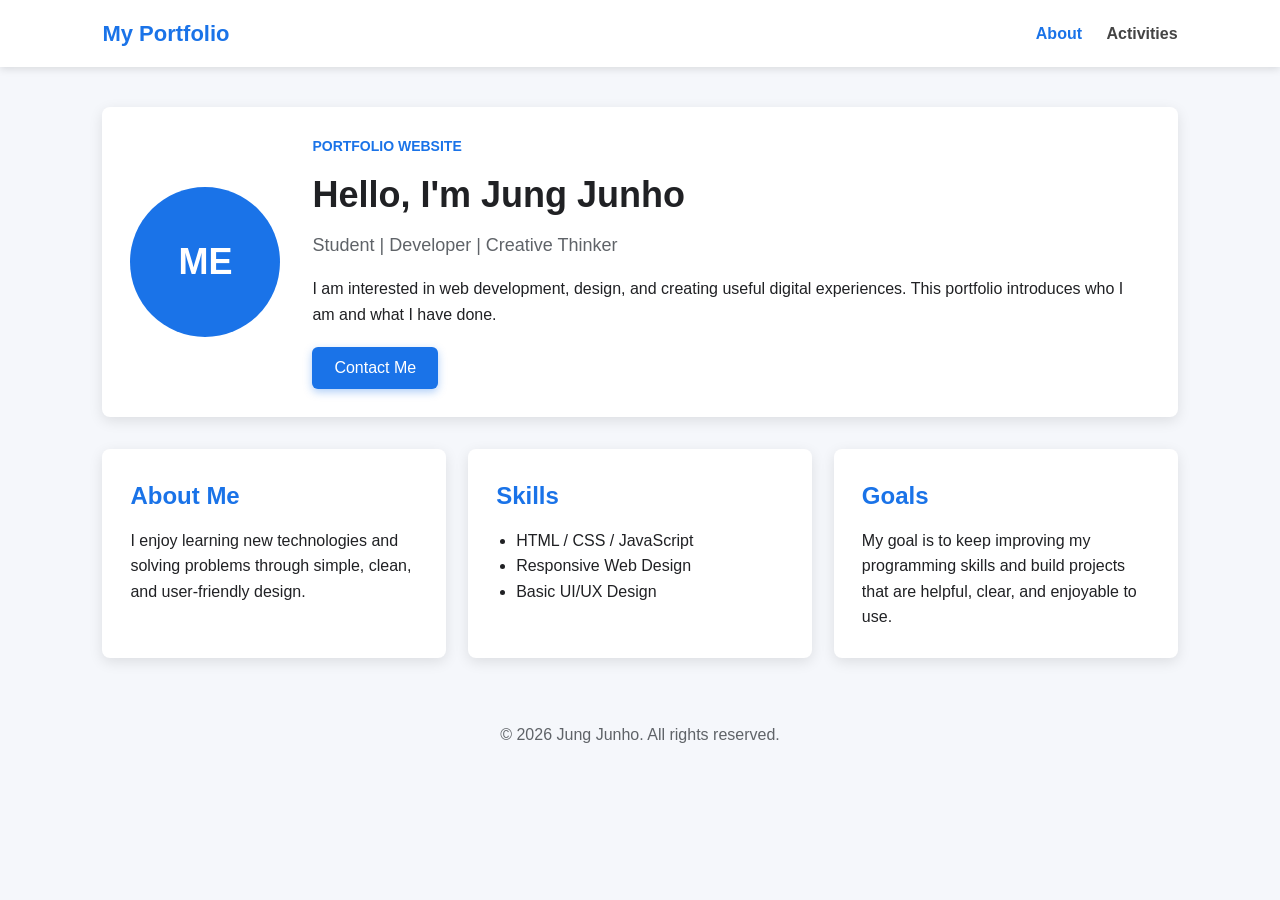
==== index.html @ 713c4bc4 "Update index.html" ====
<!DOCTYPE html>
<html lang="en">
<head>
  <meta charset="UTF-8" />
  <meta name="viewport" content="width=device-width, initial-scale=1.0" />
  <title>My Portfolio</title>
  <link rel="stylesheet" href="styles.css" />
</head>
<body>
  <header class="app-bar">
    <div class="logo">My Portfolio</div>
    <nav aria-label="Main navigation">
      <a href="index.html" class="active">About</a>
      <a href="activities.html">Activities</a>
    </nav>
  </header>

  <main class="container">
    <section class="hero card">
      <div class="profile-circle" aria-label="Profile image placeholder">ME</div>

      <div class="hero-content">
        <p class="eyebrow">Portfolio Website</p>
        <h1>Hello, I'm Jung Junho</h1>
        <p class="subtitle">Student | Developer | Creative Thinker</p>
        <p>
          I am interested in web development, design, and creating useful digital
          experiences. This portfolio introduces who I am and what I have done.
        </p>

        <button id="contactBtn" class="material-btn" type="button">Contact Me</button>
      </div>
    </section>

    <section class="grid" aria-label="Introduction cards">
      <article class="card">
        <h2>About Me</h2>
        <p>
          I enjoy learning new technologies and solving problems through simple,
          clean, and user-friendly design.
        </p>
      </article>

      <article class="card">
        <h2>Skills</h2>
        <ul>
          <li>HTML / CSS / JavaScript</li>
          <li>Responsive Web Design</li>
          <li>Basic UI/UX Design</li>
        </ul>
      </article>

      <article class="card">
        <h2>Goals</h2>
        <p>
          My goal is to keep improving my programming skills and build projects
          that are helpful, clear, and enjoyable to use.
        </p>
      </article>
    </section>
  </main>

  <footer>
    <p>&copy; 2026 Jung Junho. All rights reserved.</p>
  </footer>

  <script src="script.js"></script>
</body>
</html>
---- styles.css ----
* {
  box-sizing: border-box;
  margin: 0;
  padding: 0;
}

body {
  font-family: Arial, Helvetica, sans-serif;
  background: #f5f7fb;
  color: #202124;
  line-height: 1.6;
}

.app-bar {
  position: sticky;
  top: 0;
  z-index: 10;
  background: #ffffff;
  box-shadow: 0 2px 8px rgba(0, 0, 0, 0.12);
  padding: 16px 8%;
  display: flex;
  justify-content: space-between;
  align-items: center;
}

.logo {
  font-size: 22px;
  font-weight: bold;
  color: #1a73e8;
}

nav a {
  text-decoration: none;
  color: #444444;
  margin-left: 20px;
  font-weight: 600;
}

nav a:hover,
nav a.active {
  color: #1a73e8;
}

.container {
  width: 84%;
  max-width: 1100px;
  margin: 40px auto;
}

.card {
  background: #ffffff;
  border-radius: 8px;
  padding: 28px;
  box-shadow: 0 4px 14px rgba(0, 0, 0, 0.1);
}

.hero {
  display: flex;
  gap: 32px;
  align-items: center;
  margin-bottom: 32px;
}

.profile-circle {
  width: 150px;
  height: 150px;
  border-radius: 50%;
  background: #1a73e8;
  color: #ffffff;
  display: grid;
  place-items: center;
  font-size: 36px;
  font-weight: bold;
  flex-shrink: 0;
}

.eyebrow {
  color: #1a73e8;
  font-size: 14px;
  font-weight: 700;
  text-transform: uppercase;
  margin-bottom: 8px;
}

h1 {
  font-size: 36px;
  margin-bottom: 8px;
}

h2 {
  margin-bottom: 12px;
  color: #1a73e8;
}

.subtitle {
  color: #5f6368;
  font-size: 18px;
  margin-bottom: 16px;
}

.material-btn {
  margin-top: 20px;
  border: none;
  background: #1a73e8;
  color: #ffffff;
  padding: 12px 22px;
  border-radius: 6px;
  font-size: 16px;
  cursor: pointer;
  box-shadow: 0 3px 8px rgba(26, 115, 232, 0.35);
  transition: background 0.2s, transform 0.2s, box-shadow 0.2s;
}

.material-btn:hover {
  background: #1558b0;
  transform: translateY(-2px);
  box-shadow: 0 6px 14px rgba(26, 115, 232, 0.35);
}

.grid {
  display: grid;
  grid-template-columns: repeat(3, 1fr);
  gap: 22px;
}

ul {
  padding-left: 20px;
}

.page-title {
  margin-bottom: 28px;
}

.page-title p {
  color: #5f6368;
}

.activity-list {
  display: grid;
  gap: 22px;
}

.activity-card {
  border-left: 5px solid #1a73e8;
}

.date {
  color: #5f6368;
  font-weight: bold;
  margin-bottom: 8px;
}

footer {
  text-align: center;
  padding: 24px;
  color: #5f6368;
}

@media (max-width: 768px) {
  .app-bar {
    flex-direction: column;
    gap: 12px;
  }

  nav a {
    margin: 0 10px;
  }

  .container {
    width: 92%;
  }

  .hero {
    flex-direction: column;
    text-align: center;
  }

  .grid {
    grid-template-columns: 1fr;
  }

  h1 {
    font-size: 28px;
  }
}
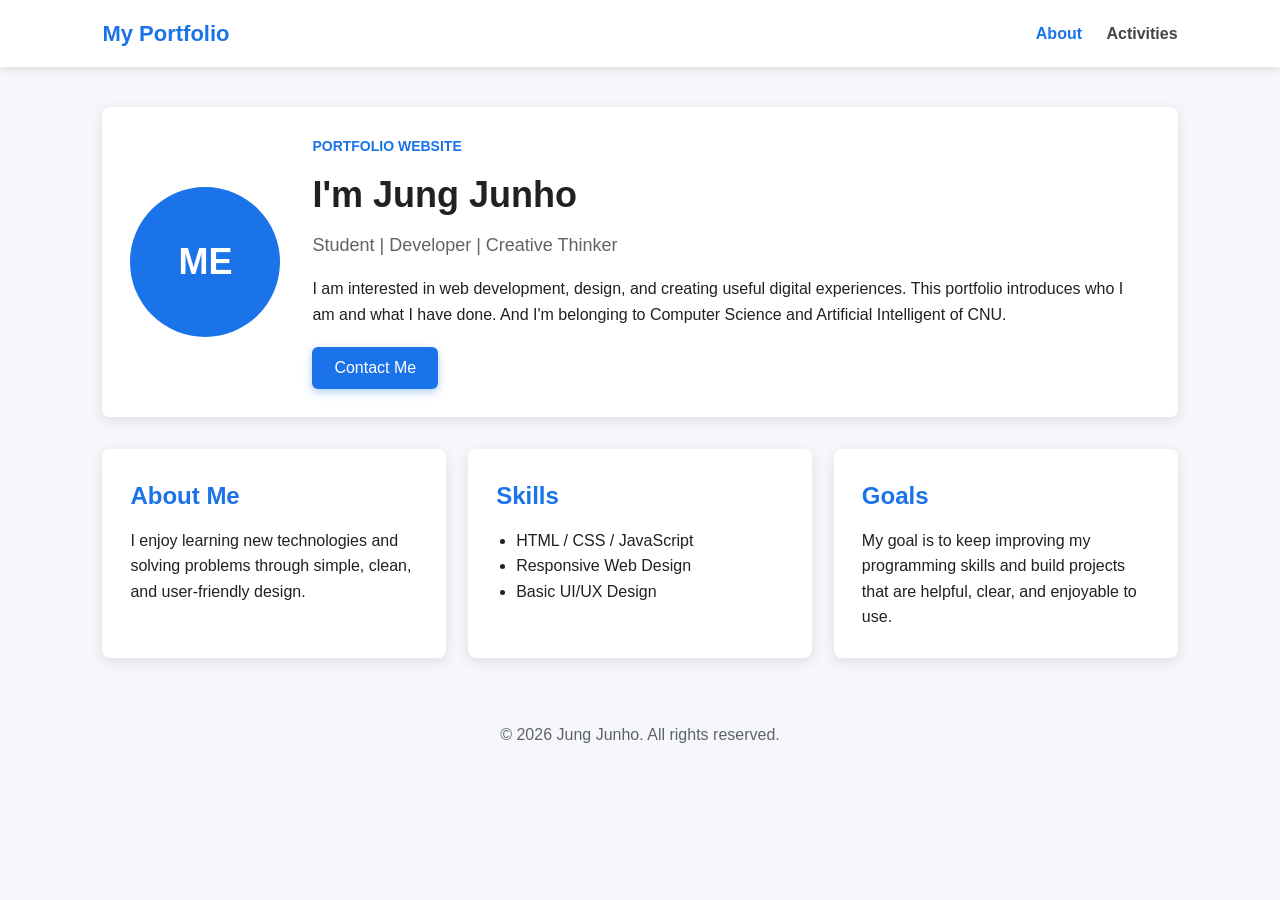
==== commit f5becce6: "Update index.html" ====
--- a/index.html
+++ b/index.html
@@ -21,11 +21,12 @@
 
       <div class="hero-content">
         <p class="eyebrow">Portfolio Website</p>
-        <h1>Hello, I'm Jung Junho</h1>
+        <h1>I'm Jung Junho</h1>
         <p class="subtitle">Student | Developer | Creative Thinker</p>
         <p>
           I am interested in web development, design, and creating useful digital
           experiences. This portfolio introduces who I am and what I have done.
+          And I'm belonging to Computer Science and Artificial Intelligent of CNU.
         </p>
 
         <button id="contactBtn" class="material-btn" type="button">Contact Me</button>
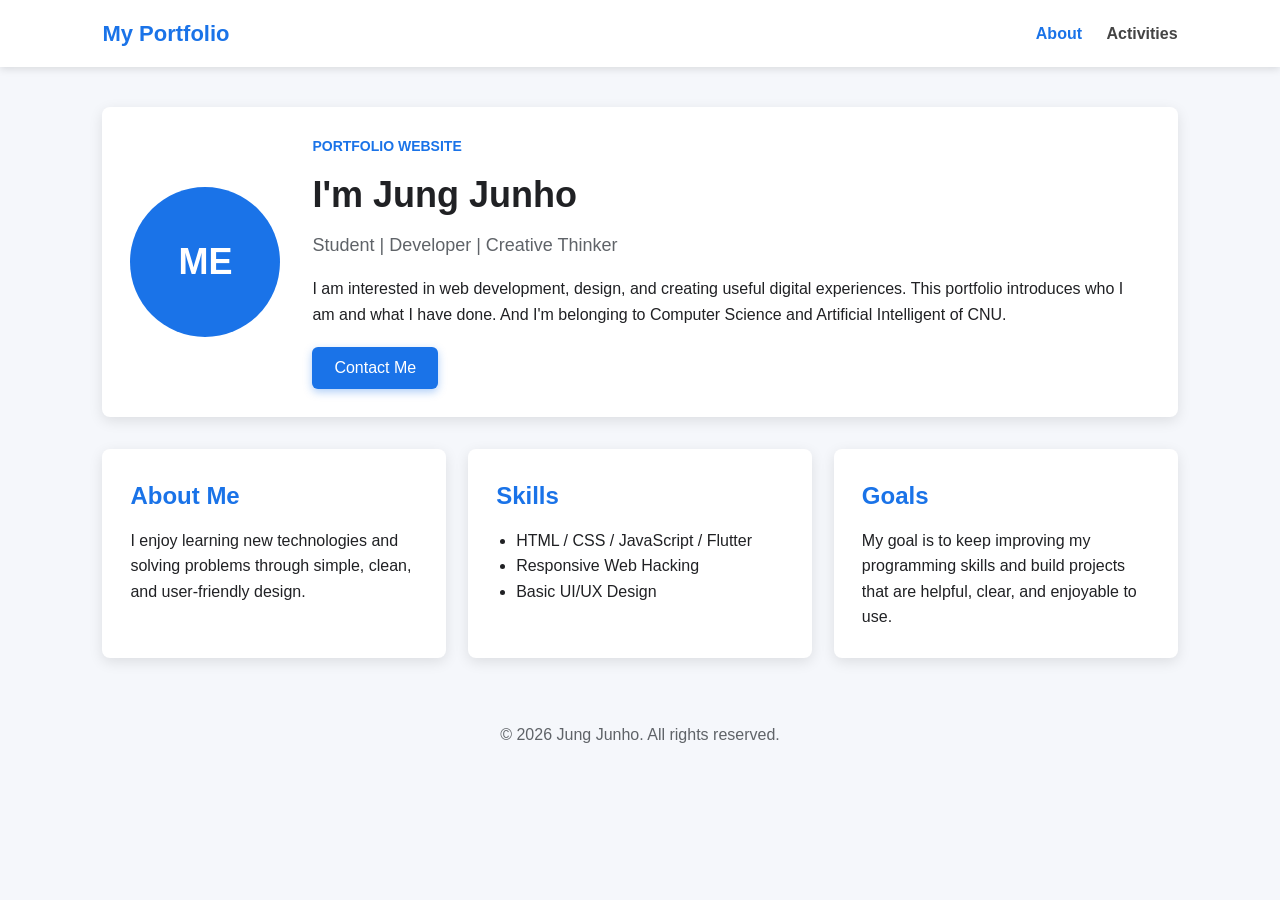
==== commit 47620421: "Update index.html" ====
--- a/index.html
+++ b/index.html
@@ -45,8 +45,8 @@
       <article class="card">
         <h2>Skills</h2>
         <ul>
-          <li>HTML / CSS / JavaScript</li>
-          <li>Responsive Web Design</li>
+          <li>HTML / CSS / JavaScript / Flutter</li>
+          <li>Responsive Web Hacking</li>
           <li>Basic UI/UX Design</li>
         </ul>
       </article>
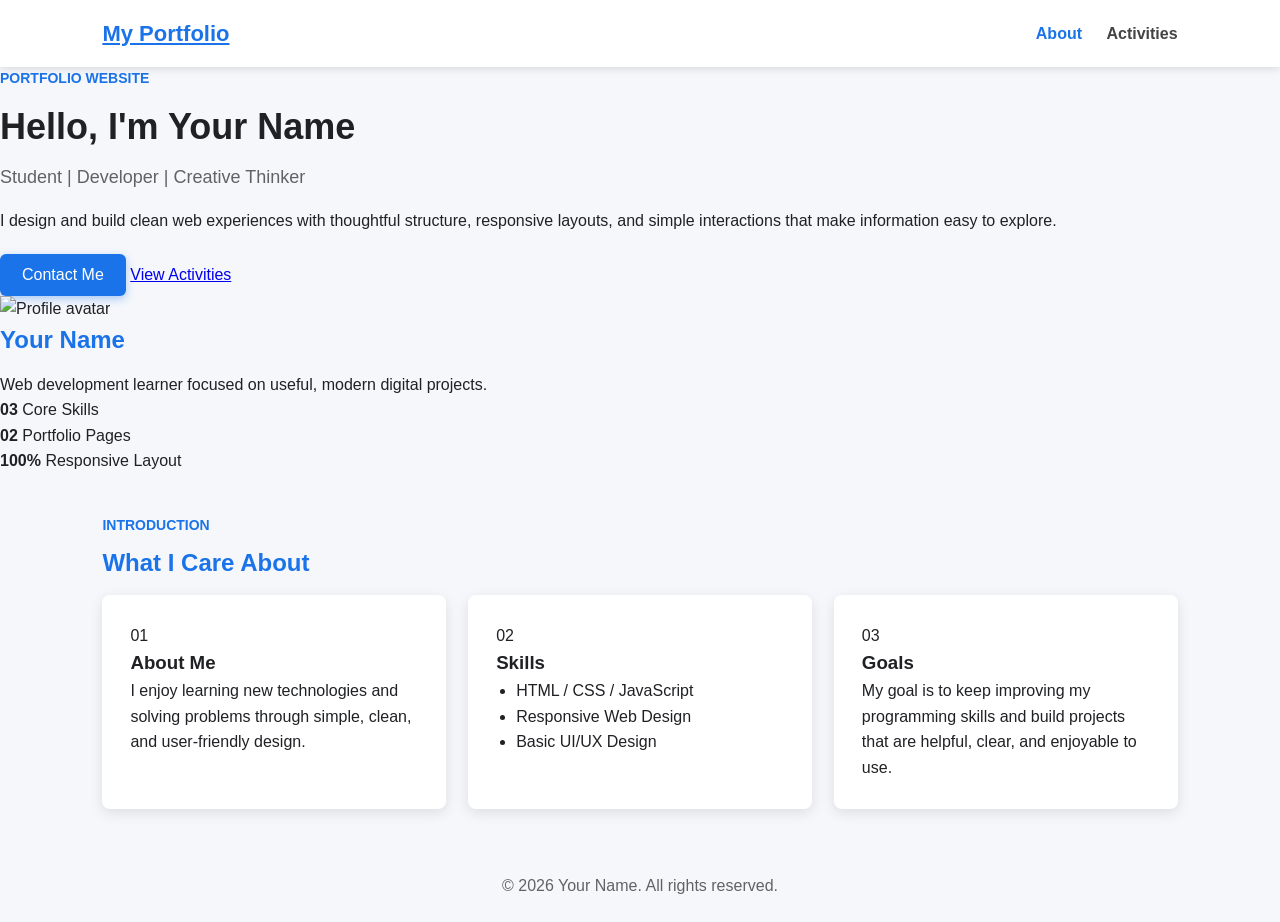
==== commit 698180a9: "Improve portfolio UI/UX: index.html" ====
--- a/index.html
+++ b/index.html
@@ -8,61 +8,94 @@
 </head>
 <body>
   <header class="app-bar">
-    <div class="logo">My Portfolio</div>
+    <a class="logo" href="index.html" aria-label="Go to home">My Portfolio</a>
     <nav aria-label="Main navigation">
       <a href="index.html" class="active">About</a>
       <a href="activities.html">Activities</a>
     </nav>
   </header>
 
-  <main class="container">
-    <section class="hero card">
-      <div class="profile-circle" aria-label="Profile image placeholder">ME</div>
+  <main>
+    <section class="hero-section">
+      <div class="hero-copy">
+        <p class="eyebrow">Portfolio Website</p>
+        <h1>Hello, I'm Your Name</h1>
+        <p class="subtitle">Student | Developer | Creative Thinker</p>
+        <p class="lead">
+          I design and build clean web experiences with thoughtful structure,
+          responsive layouts, and simple interactions that make information easy
+          to explore.
+        </p>
+        <div class="hero-actions">
+          <button id="contactBtn" class="material-btn" type="button">Contact Me</button>
+          <a class="ghost-btn" href="activities.html">View Activities</a>
+        </div>
+      </div>
 
-      <div class="hero-content">
-        <p class="eyebrow">Portfolio Website</p>
-        <h1>I'm Jung Junho</h1>
-        <p class="subtitle">Student | Developer | Creative Thinker</p>
-        <p>
-          I am interested in web development, design, and creating useful digital
-          experiences. This portfolio introduces who I am and what I have done.
-          And I'm belonging to Computer Science and Artificial Intelligent of CNU.
-        </p>
+      <aside class="profile-panel" aria-label="Profile summary">
+        <img class="profile-photo" src="https://github.com/apqmxk1.png" alt="Profile avatar" />
+        <div>
+          <h2>Your Name</h2>
+          <p>Web development learner focused on useful, modern digital projects.</p>
+        </div>
+      </aside>
+    </section>
 
-        <button id="contactBtn" class="material-btn" type="button">Contact Me</button>
+    <section class="stats-band" aria-label="Portfolio highlights">
+      <div>
+        <strong>03</strong>
+        <span>Core Skills</span>
+      </div>
+      <div>
+        <strong>02</strong>
+        <span>Portfolio Pages</span>
+      </div>
+      <div>
+        <strong>100%</strong>
+        <span>Responsive Layout</span>
       </div>
     </section>
 
-    <section class="grid" aria-label="Introduction cards">
-      <article class="card">
-        <h2>About Me</h2>
-        <p>
-          I enjoy learning new technologies and solving problems through simple,
-          clean, and user-friendly design.
-        </p>
-      </article>
+    <section class="container section-space">
+      <div class="section-heading">
+        <p class="eyebrow">Introduction</p>
+        <h2>What I Care About</h2>
+      </div>
 
-      <article class="card">
-        <h2>Skills</h2>
-        <ul>
-          <li>HTML / CSS / JavaScript / Flutter</li>
-          <li>Responsive Web Hacking</li>
-          <li>Basic UI/UX Design</li>
-        </ul>
-      </article>
+      <div class="grid">
+        <article class="card feature-card">
+          <div class="icon-badge">01</div>
+          <h3>About Me</h3>
+          <p>
+            I enjoy learning new technologies and solving problems through simple,
+            clean, and user-friendly design.
+          </p>
+        </article>
 
-      <article class="card">
-        <h2>Goals</h2>
-        <p>
-          My goal is to keep improving my programming skills and build projects
-          that are helpful, clear, and enjoyable to use.
-        </p>
-      </article>
+        <article class="card feature-card">
+          <div class="icon-badge">02</div>
+          <h3>Skills</h3>
+          <ul>
+            <li>HTML / CSS / JavaScript</li>
+            <li>Responsive Web Design</li>
+            <li>Basic UI/UX Design</li>
+          </ul>
+        </article>
+
+        <article class="card feature-card">
+          <div class="icon-badge">03</div>
+          <h3>Goals</h3>
+          <p>
+            My goal is to keep improving my programming skills and build projects
+            that are helpful, clear, and enjoyable to use.
+          </p>
+        </article>
+      </div>
     </section>
   </main>
 
   <footer>
-    <p>&copy; 2026 Jung Junho. All rights reserved.</p>
+    <p>&copy; 2026 Your Name. All rights reserved.</p>
   </footer>
 
   <script src="script.js"></script>
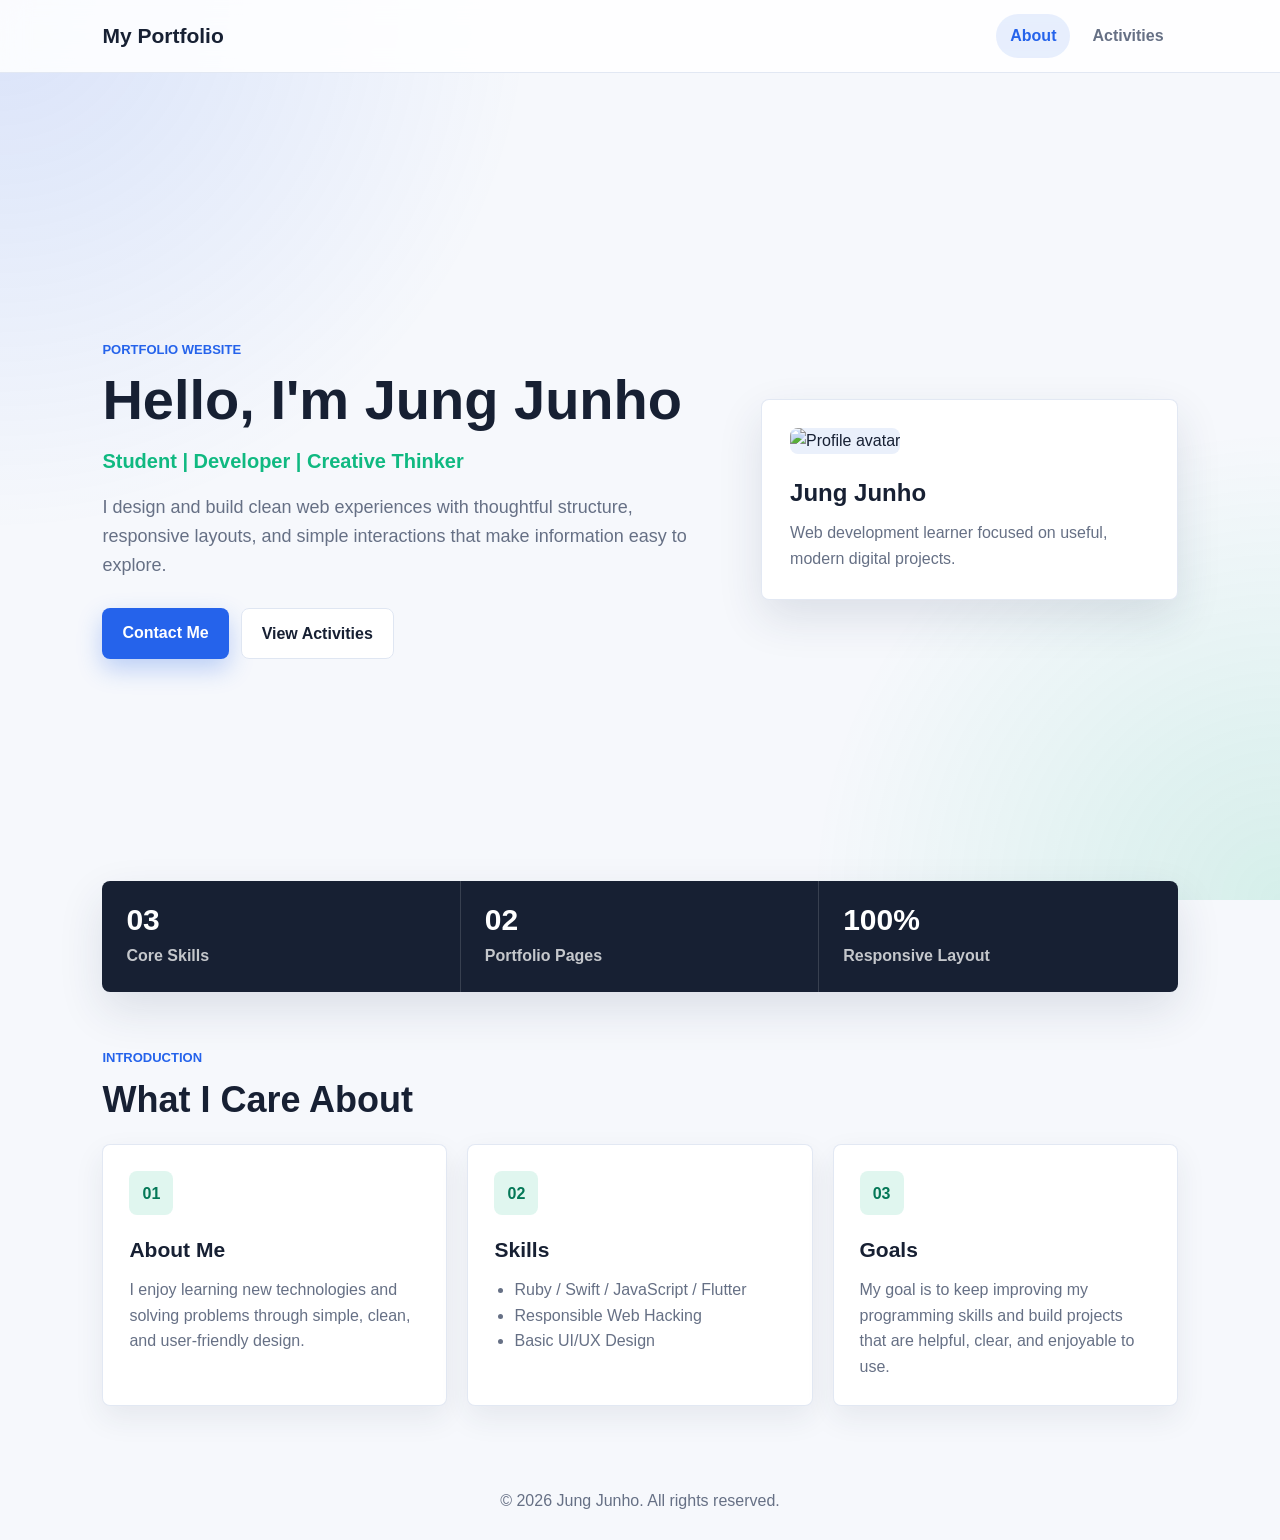
==== commit aff9bb04: "Update index.html" ====
--- a/index.html
+++ b/index.html
@@ -19,7 +19,7 @@
     <section class="hero-section">
       <div class="hero-copy">
         <p class="eyebrow">Portfolio Website</p>
-        <h1>Hello, I'm Your Name</h1>
+        <h1>Hello, I'm Jung Junho</h1>
         <p class="subtitle">Student | Developer | Creative Thinker</p>
         <p class="lead">
           I design and build clean web experiences with thoughtful structure,
@@ -35,7 +35,7 @@
       <aside class="profile-panel" aria-label="Profile summary">
         <img class="profile-photo" src="https://github.com/apqmxk1.png" alt="Profile avatar" />
         <div>
-          <h2>Your Name</h2>
+          <h2>Jung Junho</h2>
           <p>Web development learner focused on useful, modern digital projects.</p>
         </div>
       </aside>
@@ -76,8 +76,8 @@
           <div class="icon-badge">02</div>
           <h3>Skills</h3>
           <ul>
-            <li>HTML / CSS / JavaScript</li>
-            <li>Responsive Web Design</li>
+            <li>Ruby / Swift / JavaScript / Flutter</li>
+            <li>Responsible Web Hacking</li>
             <li>Basic UI/UX Design</li>
           </ul>
         </article>
@@ -95,7 +95,7 @@
   </main>
 
   <footer>
-    <p>&copy; 2026 Your Name. All rights reserved.</p>
+    <p>&copy; 2026 Jung Junho. All rights reserved.</p>
   </footer>
 
   <script src="script.js"></script>
--- a/styles.css
+++ b/styles.css
@@ -4,123 +4,283 @@
   padding: 0;
 }
 
+:root {
+  --blue: #2563eb;
+  --blue-dark: #1d4ed8;
+  --green: #10b981;
+  --ink: #172033;
+  --muted: #667085;
+  --line: #dfe6f2;
+  --surface: #ffffff;
+  --soft: #f6f8fc;
+  --shadow: 0 18px 45px rgba(32, 48, 80, 0.12);
+}
+
 body {
   font-family: Arial, Helvetica, sans-serif;
-  background: #f5f7fb;
-  color: #202124;
+  background: var(--soft);
+  color: var(--ink);
   line-height: 1.6;
+}
+
+body::before {
+  content: "";
+  position: fixed;
+  inset: 0;
+  z-index: -1;
+  background:
+    radial-gradient(circle at top left, rgba(37, 99, 235, 0.14), transparent 34%),
+    radial-gradient(circle at bottom right, rgba(16, 185, 129, 0.14), transparent 30%);
 }
 
 .app-bar {
   position: sticky;
   top: 0;
   z-index: 10;
-  background: #ffffff;
-  box-shadow: 0 2px 8px rgba(0, 0, 0, 0.12);
-  padding: 16px 8%;
+  background: rgba(255, 255, 255, 0.86);
+  backdrop-filter: blur(14px);
+  border-bottom: 1px solid rgba(223, 230, 242, 0.9);
+  padding: 14px 8%;
   display: flex;
   justify-content: space-between;
   align-items: center;
 }
 
 .logo {
-  font-size: 22px;
-  font-weight: bold;
-  color: #1a73e8;
+  font-size: 21px;
+  font-weight: 800;
+  color: var(--ink);
+  text-decoration: none;
+}
+
+nav {
+  display: flex;
+  gap: 8px;
 }
 
 nav a {
   text-decoration: none;
-  color: #444444;
-  margin-left: 20px;
-  font-weight: 600;
+  color: var(--muted);
+  padding: 9px 14px;
+  border-radius: 999px;
+  font-weight: 700;
+  transition: color 0.2s, background 0.2s;
 }
 
 nav a:hover,
 nav a.active {
-  color: #1a73e8;
+  color: var(--blue);
+  background: rgba(37, 99, 235, 0.1);
 }
 
 .container {
   width: 84%;
   max-width: 1100px;
-  margin: 40px auto;
-}
-
-.card {
+  margin: 0 auto;
+}
+
+.section-space {
+  padding: 56px 0;
+}
+
+.hero-section {
+  width: 84%;
+  max-width: 1100px;
+  min-height: calc(100vh - 74px);
+  margin: 0 auto;
+  padding: 72px 0 44px;
+  display: grid;
+  grid-template-columns: minmax(0, 1.2fr) minmax(280px, 0.8fr);
+  gap: 34px;
+  align-items: center;
+}
+
+.hero-copy h1 {
+  max-width: 720px;
+  font-size: 56px;
+  line-height: 1.04;
+  margin-bottom: 16px;
+}
+
+.lead {
+  max-width: 620px;
+  color: var(--muted);
+  font-size: 18px;
+}
+
+.eyebrow {
+  color: var(--blue);
+  font-size: 13px;
+  font-weight: 800;
+  text-transform: uppercase;
+  margin-bottom: 10px;
+}
+
+.subtitle {
+  color: var(--green);
+  font-size: 20px;
+  font-weight: 700;
+  margin-bottom: 16px;
+}
+
+.hero-actions {
+  display: flex;
+  flex-wrap: wrap;
+  gap: 12px;
+  margin-top: 28px;
+}
+
+.material-btn,
+.ghost-btn {
+  min-height: 46px;
+  border-radius: 8px;
+  padding: 12px 20px;
+  font-size: 16px;
+  font-weight: 800;
+  cursor: pointer;
+  text-decoration: none;
+  display: inline-flex;
+  align-items: center;
+  justify-content: center;
+}
+
+.material-btn {
+  border: none;
+  background: var(--blue);
+  color: #ffffff;
+  box-shadow: 0 10px 24px rgba(37, 99, 235, 0.28);
+  transition: background 0.2s, transform 0.2s, box-shadow 0.2s;
+}
+
+.material-btn:hover {
+  background: var(--blue-dark);
+  transform: translateY(-2px);
+  box-shadow: 0 16px 32px rgba(37, 99, 235, 0.32);
+}
+
+.ghost-btn {
+  border: 1px solid var(--line);
   background: #ffffff;
+  color: var(--ink);
+}
+
+.profile-panel {
+  background: var(--surface);
+  border: 1px solid rgba(223, 230, 242, 0.9);
   border-radius: 8px;
   padding: 28px;
-  box-shadow: 0 4px 14px rgba(0, 0, 0, 0.1);
-}
-
-.hero {
-  display: flex;
-  gap: 32px;
-  align-items: center;
-  margin-bottom: 32px;
-}
-
-.profile-circle {
-  width: 150px;
-  height: 150px;
-  border-radius: 50%;
-  background: #1a73e8;
+  box-shadow: var(--shadow);
+}
+
+.profile-photo {
+  width: 100%;
+  aspect-ratio: 1;
+  object-fit: cover;
+  border-radius: 8px;
+  margin-bottom: 20px;
+  background: #eaf0fb;
+}
+
+.profile-panel h2 {
+  font-size: 24px;
+  margin-bottom: 8px;
+}
+
+.profile-panel p {
+  color: var(--muted);
+}
+
+.stats-band {
+  width: 84%;
+  max-width: 1100px;
+  margin: -18px auto 0;
+  background: #172033;
   color: #ffffff;
+  border-radius: 8px;
+  display: grid;
+  grid-template-columns: repeat(3, 1fr);
+  overflow: hidden;
+  box-shadow: var(--shadow);
+}
+
+.stats-band div {
+  padding: 24px;
+  border-right: 1px solid rgba(255, 255, 255, 0.14);
+}
+
+.stats-band div:last-child {
+  border-right: 0;
+}
+
+.stats-band strong {
+  display: block;
+  font-size: 30px;
+  line-height: 1;
+  margin-bottom: 8px;
+}
+
+.stats-band span {
+  color: rgba(255, 255, 255, 0.75);
+  font-weight: 700;
+}
+
+.section-heading {
+  margin-bottom: 24px;
+}
+
+.section-heading h2,
+.page-title h1 {
+  font-size: 36px;
+  line-height: 1.15;
+}
+
+.card,
+.activity-card {
+  background: var(--surface);
+  border: 1px solid rgba(223, 230, 242, 0.9);
+  border-radius: 8px;
+  box-shadow: 0 12px 30px rgba(32, 48, 80, 0.08);
+}
+
+.grid {
+  display: grid;
+  grid-template-columns: repeat(3, 1fr);
+  gap: 20px;
+}
+
+.feature-card {
+  padding: 26px;
+  transition: transform 0.2s, box-shadow 0.2s;
+}
+
+.feature-card:hover {
+  transform: translateY(-4px);
+  box-shadow: var(--shadow);
+}
+
+.icon-badge {
+  width: 44px;
+  height: 44px;
+  border-radius: 8px;
   display: grid;
   place-items: center;
-  font-size: 36px;
-  font-weight: bold;
-  flex-shrink: 0;
-}
-
-.eyebrow {
-  color: #1a73e8;
-  font-size: 14px;
-  font-weight: 700;
-  text-transform: uppercase;
-  margin-bottom: 8px;
-}
-
-h1 {
-  font-size: 36px;
-  margin-bottom: 8px;
-}
-
-h2 {
-  margin-bottom: 12px;
-  color: #1a73e8;
-}
-
-.subtitle {
-  color: #5f6368;
-  font-size: 18px;
-  margin-bottom: 16px;
-}
-
-.material-btn {
-  margin-top: 20px;
-  border: none;
-  background: #1a73e8;
-  color: #ffffff;
-  padding: 12px 22px;
-  border-radius: 6px;
-  font-size: 16px;
-  cursor: pointer;
-  box-shadow: 0 3px 8px rgba(26, 115, 232, 0.35);
-  transition: background 0.2s, transform 0.2s, box-shadow 0.2s;
-}
-
-.material-btn:hover {
-  background: #1558b0;
-  transform: translateY(-2px);
-  box-shadow: 0 6px 14px rgba(26, 115, 232, 0.35);
-}
-
-.grid {
-  display: grid;
-  grid-template-columns: repeat(3, 1fr);
-  gap: 22px;
+  background: rgba(16, 185, 129, 0.13);
+  color: #047857;
+  font-weight: 900;
+  margin-bottom: 18px;
+}
+
+h3,
+.activity-content h2 {
+  margin-bottom: 10px;
+  font-size: 21px;
+}
+
+.feature-card p,
+.feature-card li,
+.page-title p,
+.activity-content p {
+  color: var(--muted);
 }
 
 ul {
@@ -129,57 +289,121 @@
 
 .page-title {
   margin-bottom: 28px;
-}
-
-.page-title p {
-  color: #5f6368;
+  max-width: 720px;
 }
 
 .activity-list {
   display: grid;
-  gap: 22px;
+  gap: 18px;
 }
 
 .activity-card {
-  border-left: 5px solid #1a73e8;
-}
-
-.date {
-  color: #5f6368;
-  font-weight: bold;
-  margin-bottom: 8px;
+  display: grid;
+  grid-template-columns: 150px 1fr;
+  gap: 24px;
+  padding: 24px;
+  align-items: start;
+}
+
+.activity-year {
+  color: var(--blue);
+  font-size: 15px;
+  font-weight: 900;
+}
+
+.tag {
+  display: inline-flex;
+  margin-top: 14px;
+  padding: 6px 10px;
+  border-radius: 999px;
+  background: rgba(37, 99, 235, 0.1);
+  color: var(--blue);
+  font-size: 13px;
+  font-weight: 800;
 }
 
 footer {
   text-align: center;
-  padding: 24px;
-  color: #5f6368;
-}
-
-@media (max-width: 768px) {
+  padding: 26px;
+  color: var(--muted);
+}
+
+@media (max-width: 860px) {
+  .hero-section {
+    min-height: auto;
+    grid-template-columns: 1fr;
+    padding-top: 46px;
+  }
+
+  .hero-copy h1 {
+    font-size: 40px;
+  }
+
+  .profile-panel {
+    display: grid;
+    grid-template-columns: 120px 1fr;
+    gap: 18px;
+    align-items: center;
+  }
+
+  .profile-photo {
+    margin-bottom: 0;
+  }
+
+  .grid,
+  .stats-band {
+    grid-template-columns: 1fr;
+  }
+
+  .stats-band div {
+    border-right: 0;
+    border-bottom: 1px solid rgba(255, 255, 255, 0.14);
+  }
+
+  .stats-band div:last-child {
+    border-bottom: 0;
+  }
+}
+
+@media (max-width: 640px) {
   .app-bar {
+    padding: 14px 5%;
     flex-direction: column;
     gap: 12px;
   }
 
-  nav a {
-    margin: 0 10px;
-  }
-
-  .container {
-    width: 92%;
-  }
-
-  .hero {
+  .container,
+  .hero-section,
+  .stats-band {
+    width: 90%;
+  }
+
+  .hero-copy h1,
+  .section-heading h2,
+  .page-title h1 {
+    font-size: 32px;
+  }
+
+  .lead,
+  .subtitle {
+    font-size: 17px;
+  }
+
+  .hero-actions {
     flex-direction: column;
-    text-align: center;
-  }
-
-  .grid {
+  }
+
+  .material-btn,
+  .ghost-btn {
+    width: 100%;
+  }
+
+  .profile-panel,
+  .activity-card {
     grid-template-columns: 1fr;
   }
 
-  h1 {
-    font-size: 28px;
-  }
-}
+  .profile-photo {
+    max-width: 180px;
+  }
+}
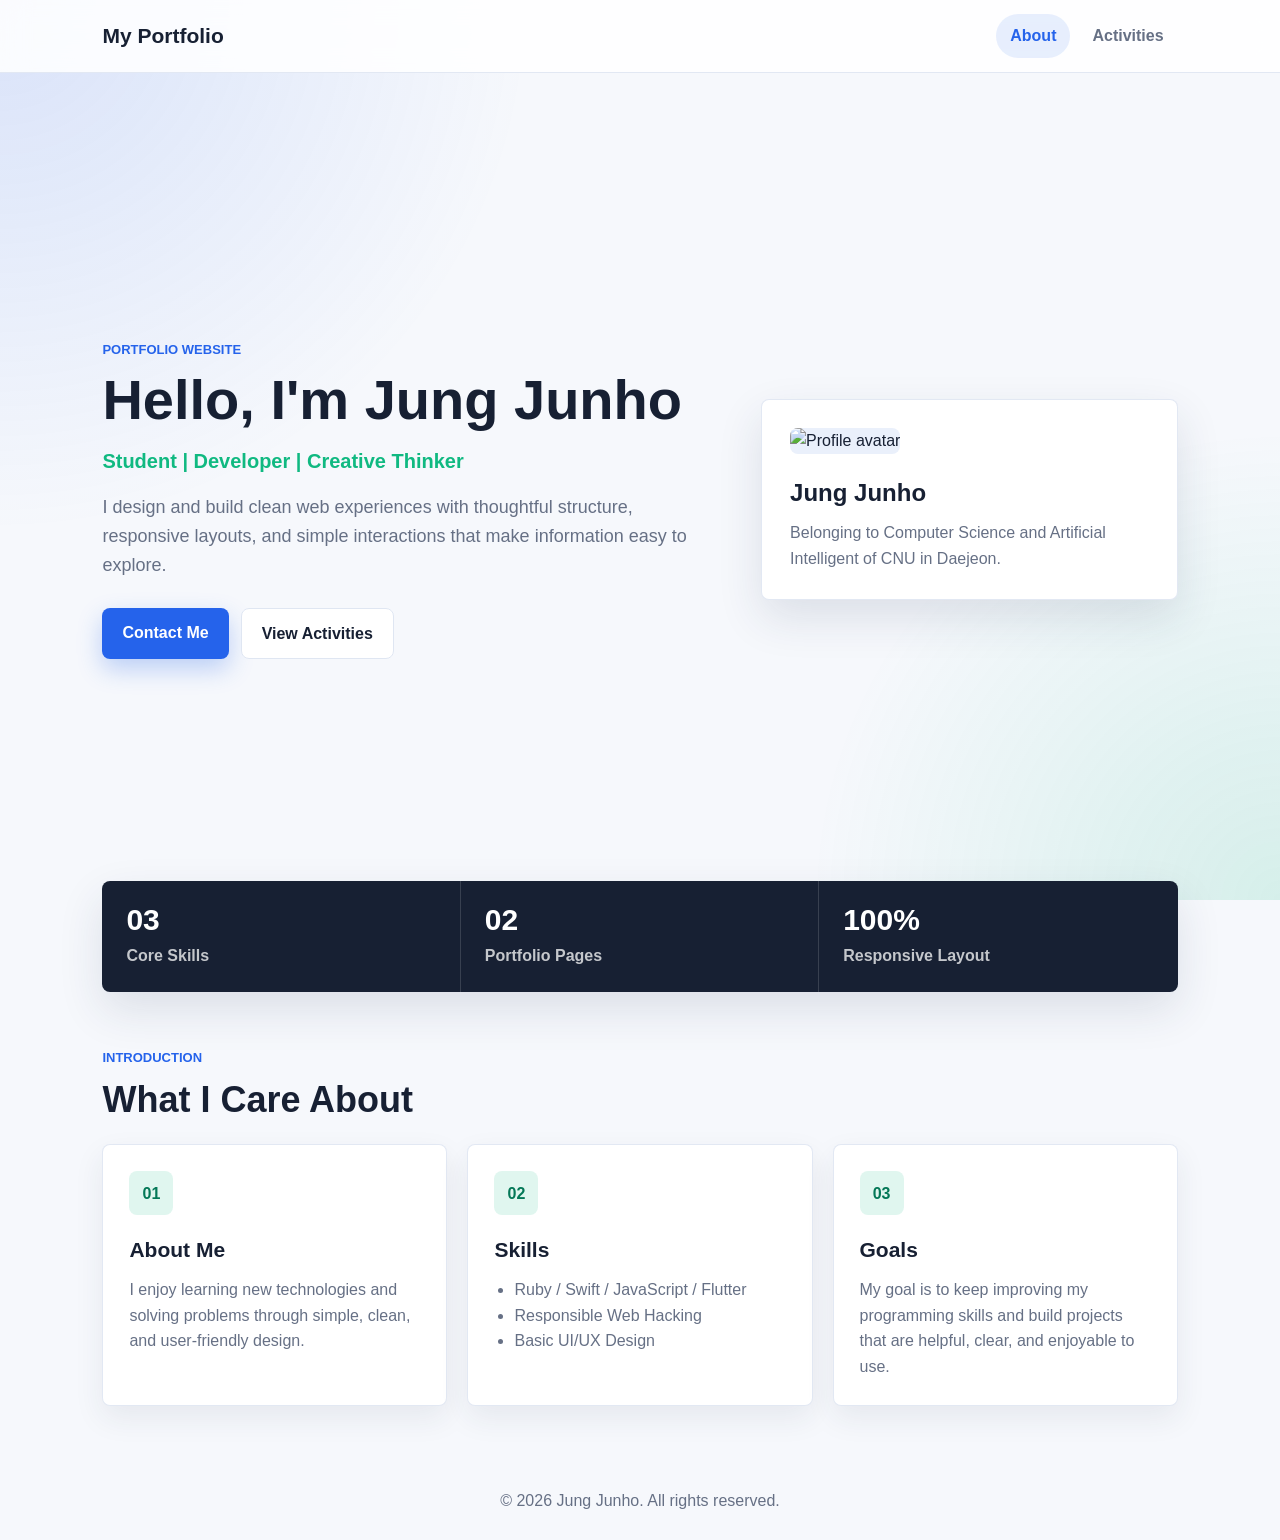
==== commit 9c31f875: "Update index.html" ====
--- a/index.html
+++ b/index.html
@@ -36,7 +36,7 @@
         <img class="profile-photo" src="https://github.com/apqmxk1.png" alt="Profile avatar" />
         <div>
           <h2>Jung Junho</h2>
-          <p>Web development learner focused on useful, modern digital projects.</p>
+          <p>Belonging to Computer Science and Artificial Intelligent of CNU in Daejeon.</p>
         </div>
       </aside>
     </section>
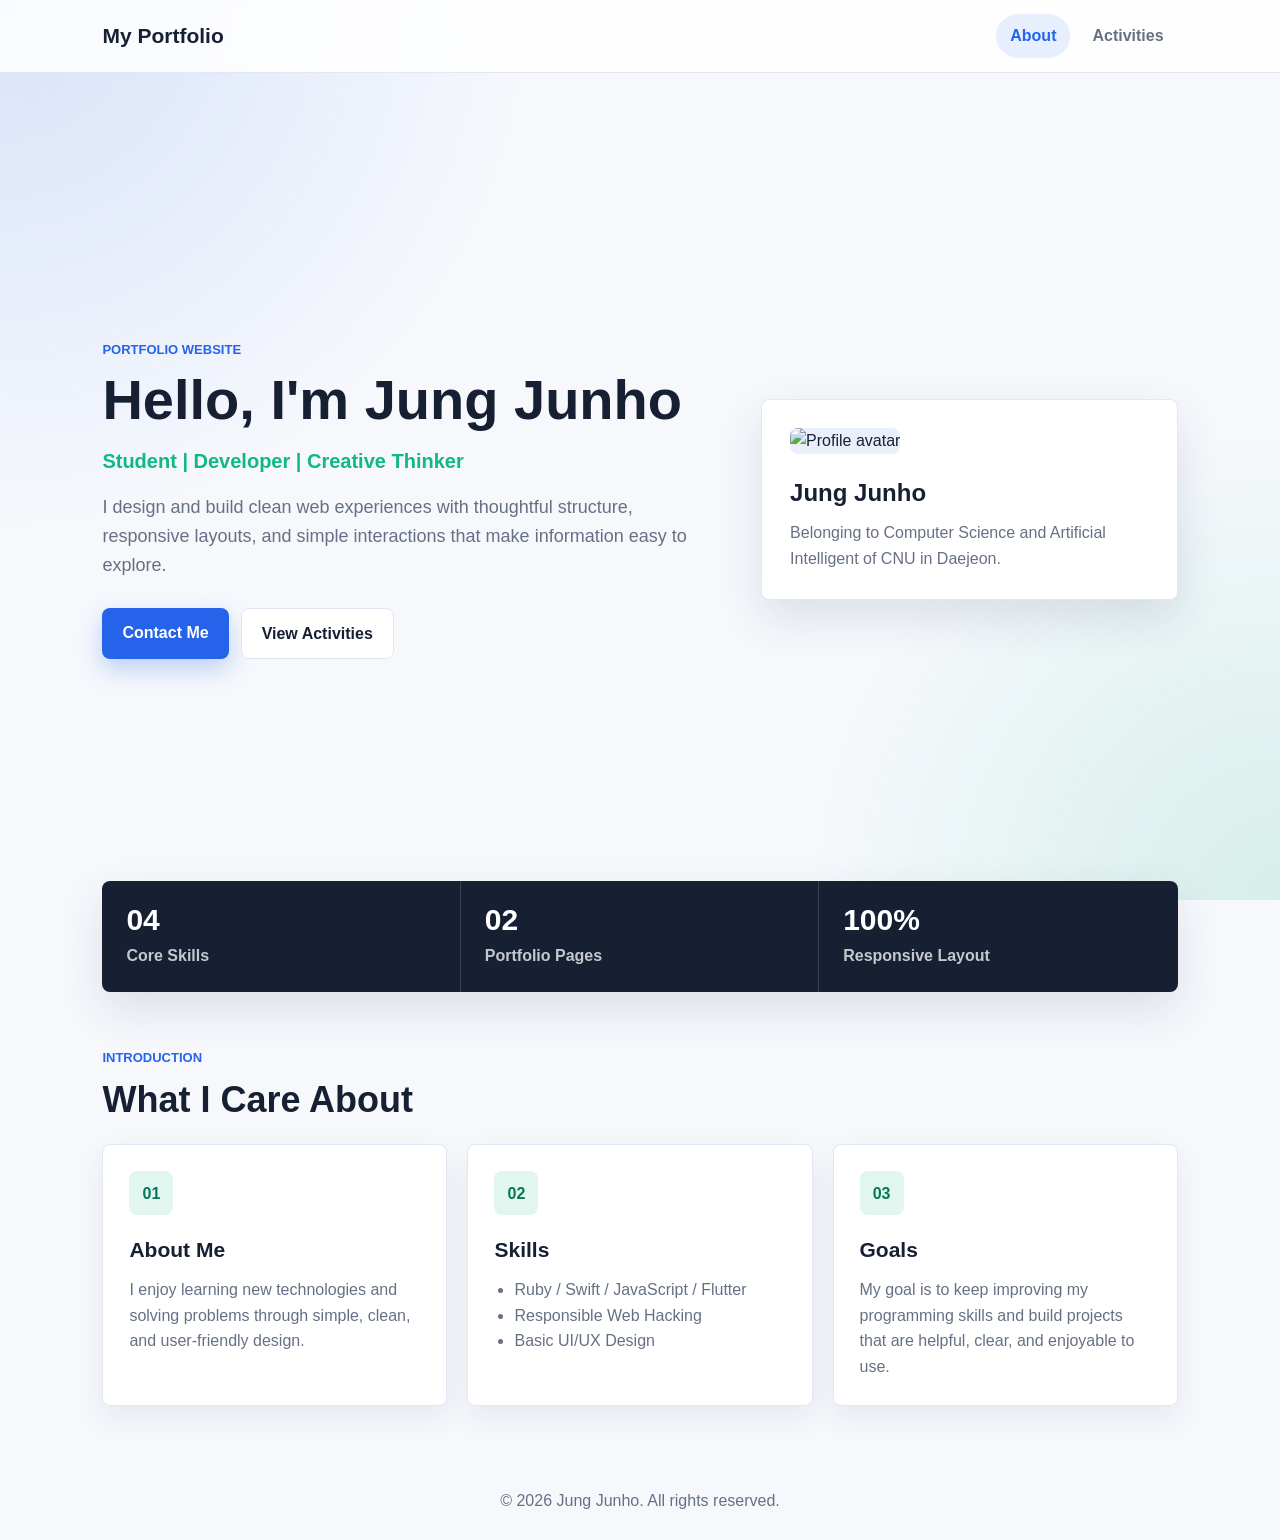
==== commit fd7f5daa: "Update index.html" ====
--- a/index.html
+++ b/index.html
@@ -43,7 +43,7 @@
 
     <section class="stats-band" aria-label="Portfolio highlights">
       <div>
-        <strong>03</strong>
+        <strong>04</strong>
         <span>Core Skills</span>
       </div>
       <div>
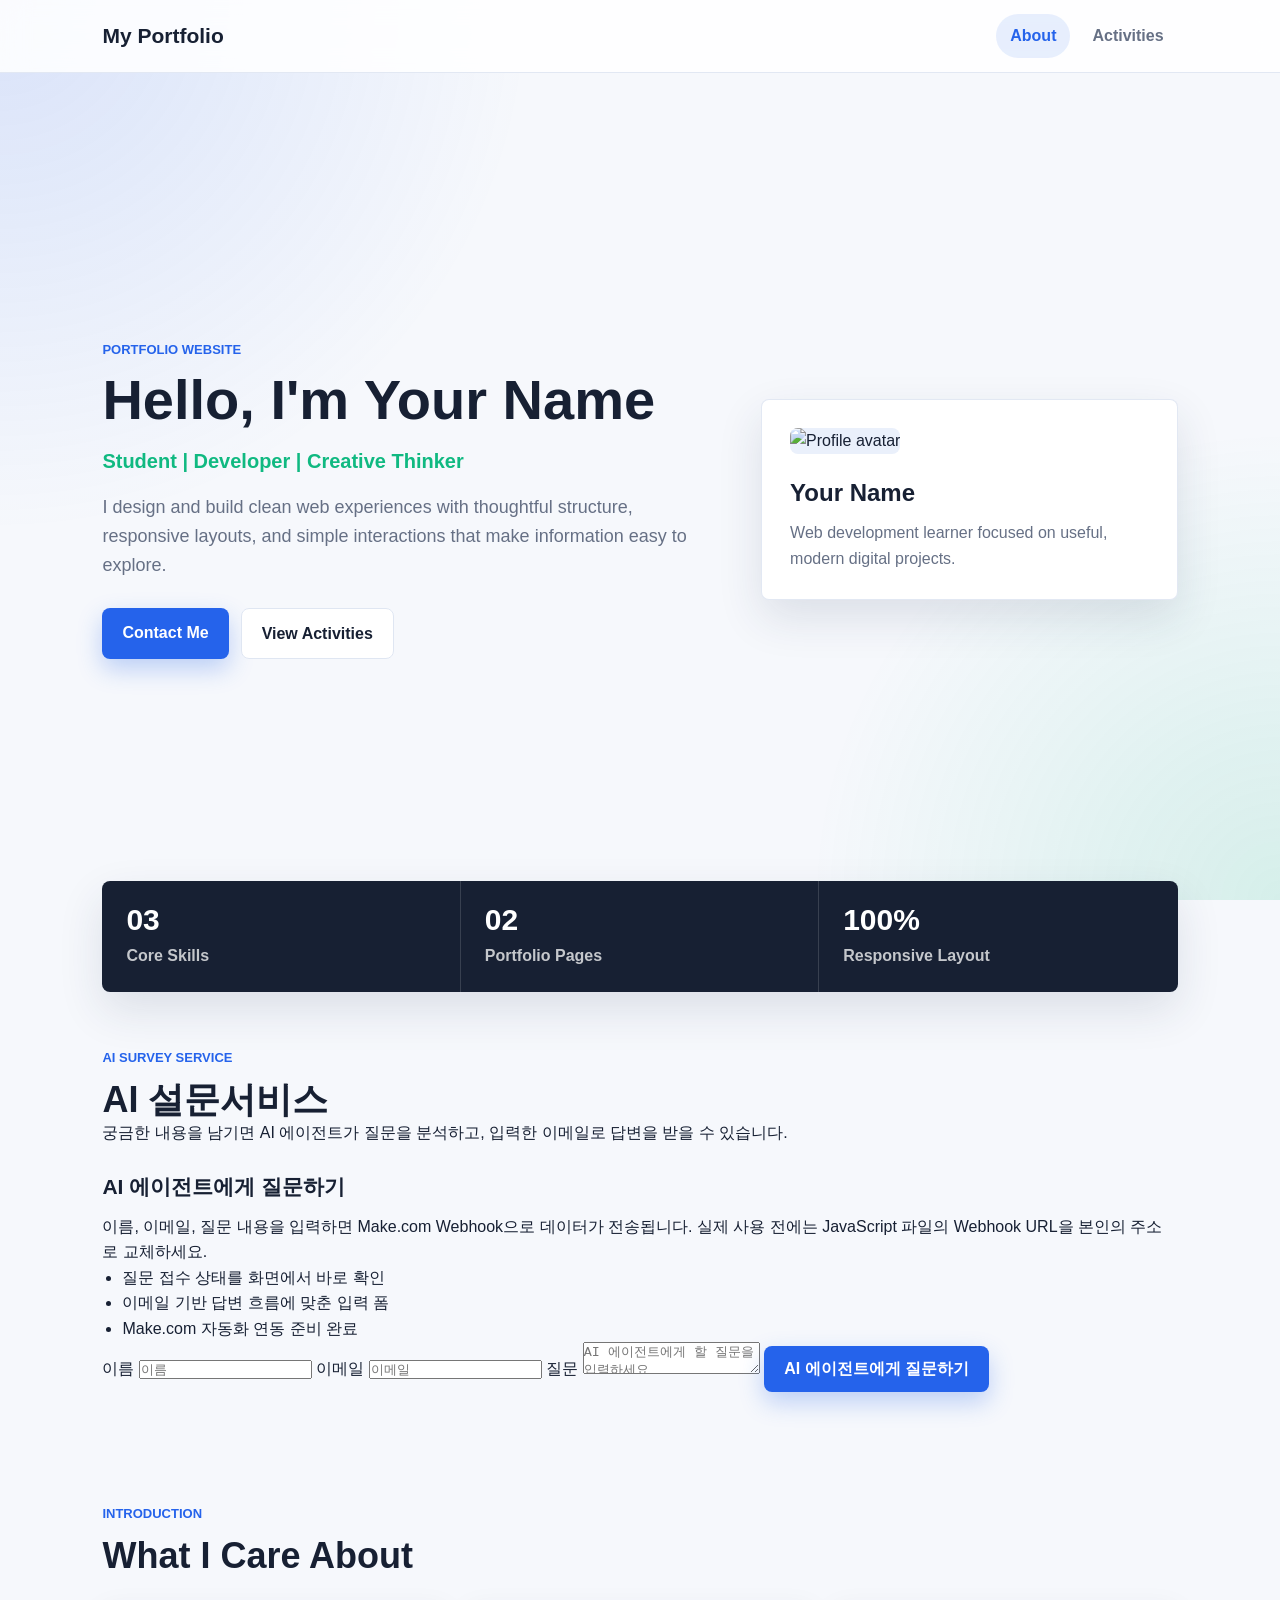
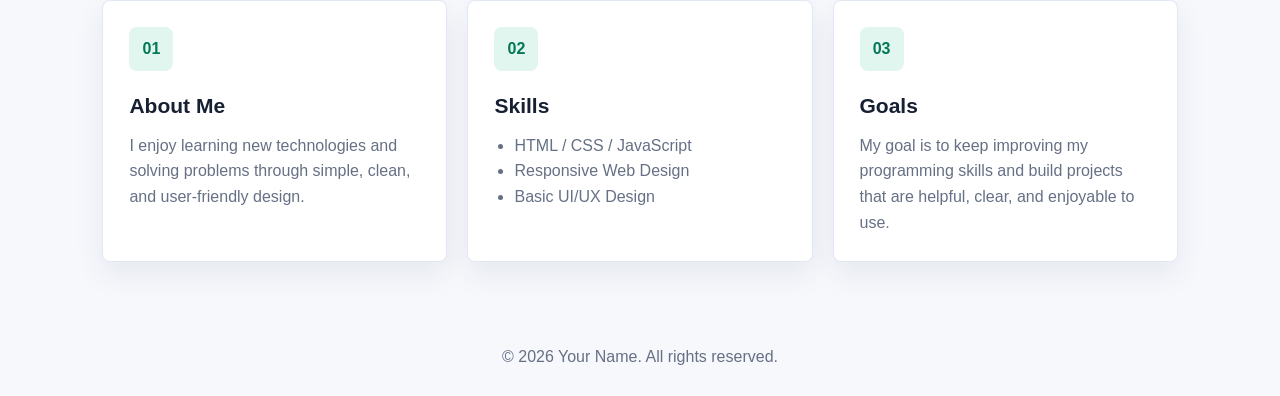
==== commit 74039823: "Add AI survey service: index.html" ====
--- a/index.html
+++ b/index.html
@@ -19,7 +19,7 @@
     <section class="hero-section">
       <div class="hero-copy">
         <p class="eyebrow">Portfolio Website</p>
-        <h1>Hello, I'm Jung Junho</h1>
+        <h1>Hello, I'm Your Name</h1>
         <p class="subtitle">Student | Developer | Creative Thinker</p>
         <p class="lead">
           I design and build clean web experiences with thoughtful structure,
@@ -35,15 +35,15 @@
       <aside class="profile-panel" aria-label="Profile summary">
         <img class="profile-photo" src="https://github.com/apqmxk1.png" alt="Profile avatar" />
         <div>
-          <h2>Jung Junho</h2>
-          <p>Belonging to Computer Science and Artificial Intelligent of CNU in Daejeon.</p>
+          <h2>Your Name</h2>
+          <p>Web development learner focused on useful, modern digital projects.</p>
         </div>
       </aside>
     </section>
 
     <section class="stats-band" aria-label="Portfolio highlights">
       <div>
-        <strong>04</strong>
+        <strong>03</strong>
         <span>Core Skills</span>
       </div>
       <div>
@@ -53,6 +53,46 @@
       <div>
         <strong>100%</strong>
         <span>Responsive Layout</span>
+      </div>
+    </section>
+
+
+    <section class="container section-space ai-service" aria-labelledby="ai-service-title">
+      <div class="section-heading">
+        <p class="eyebrow">AI Survey Service</p>
+        <h2 id="ai-service-title">AI 설문서비스</h2>
+        <p>
+          궁금한 내용을 남기면 AI 에이전트가 질문을 분석하고, 입력한 이메일로 답변을 받을 수 있습니다.
+        </p>
+      </div>
+
+      <div class="ai-service-layout">
+        <div class="ai-service-copy">
+          <h3>AI 에이전트에게 질문하기</h3>
+          <p>
+            이름, 이메일, 질문 내용을 입력하면 Make.com Webhook으로 데이터가 전송됩니다.
+            실제 사용 전에는 JavaScript 파일의 Webhook URL을 본인의 주소로 교체하세요.
+          </p>
+          <ul class="service-points">
+            <li>질문 접수 상태를 화면에서 바로 확인</li>
+            <li>이메일 기반 답변 흐름에 맞춘 입력 폼</li>
+            <li>Make.com 자동화 연동 준비 완료</li>
+          </ul>
+        </div>
+
+        <form id="contactForm" class="ai-form">
+          <label for="visitorName">이름</label>
+          <input type="text" id="visitorName" placeholder="이름" required />
+
+          <label for="visitorEmail">이메일</label>
+          <input type="email" id="visitorEmail" placeholder="이메일" required />
+
+          <label for="visitorMessage">질문</label>
+          <textarea id="visitorMessage" placeholder="AI 에이전트에게 할 질문을 입력하세요" required></textarea>
+
+          <button type="submit" class="material-btn">AI 에이전트에게 질문하기</button>
+          <div id="responseMessage" class="response-message" role="status" aria-live="polite"></div>
+        </form>
       </div>
     </section>
 
@@ -76,8 +116,8 @@
           <div class="icon-badge">02</div>
           <h3>Skills</h3>
           <ul>
-            <li>Ruby / Swift / JavaScript / Flutter</li>
-            <li>Responsible Web Hacking</li>
+            <li>HTML / CSS / JavaScript</li>
+            <li>Responsive Web Design</li>
             <li>Basic UI/UX Design</li>
           </ul>
         </article>
@@ -95,7 +135,7 @@
   </main>
 
   <footer>
-    <p>&copy; 2026 Jung Junho. All rights reserved.</p>
+    <p>&copy; 2026 Your Name. All rights reserved.</p>
   </footer>
 
   <script src="script.js"></script>
